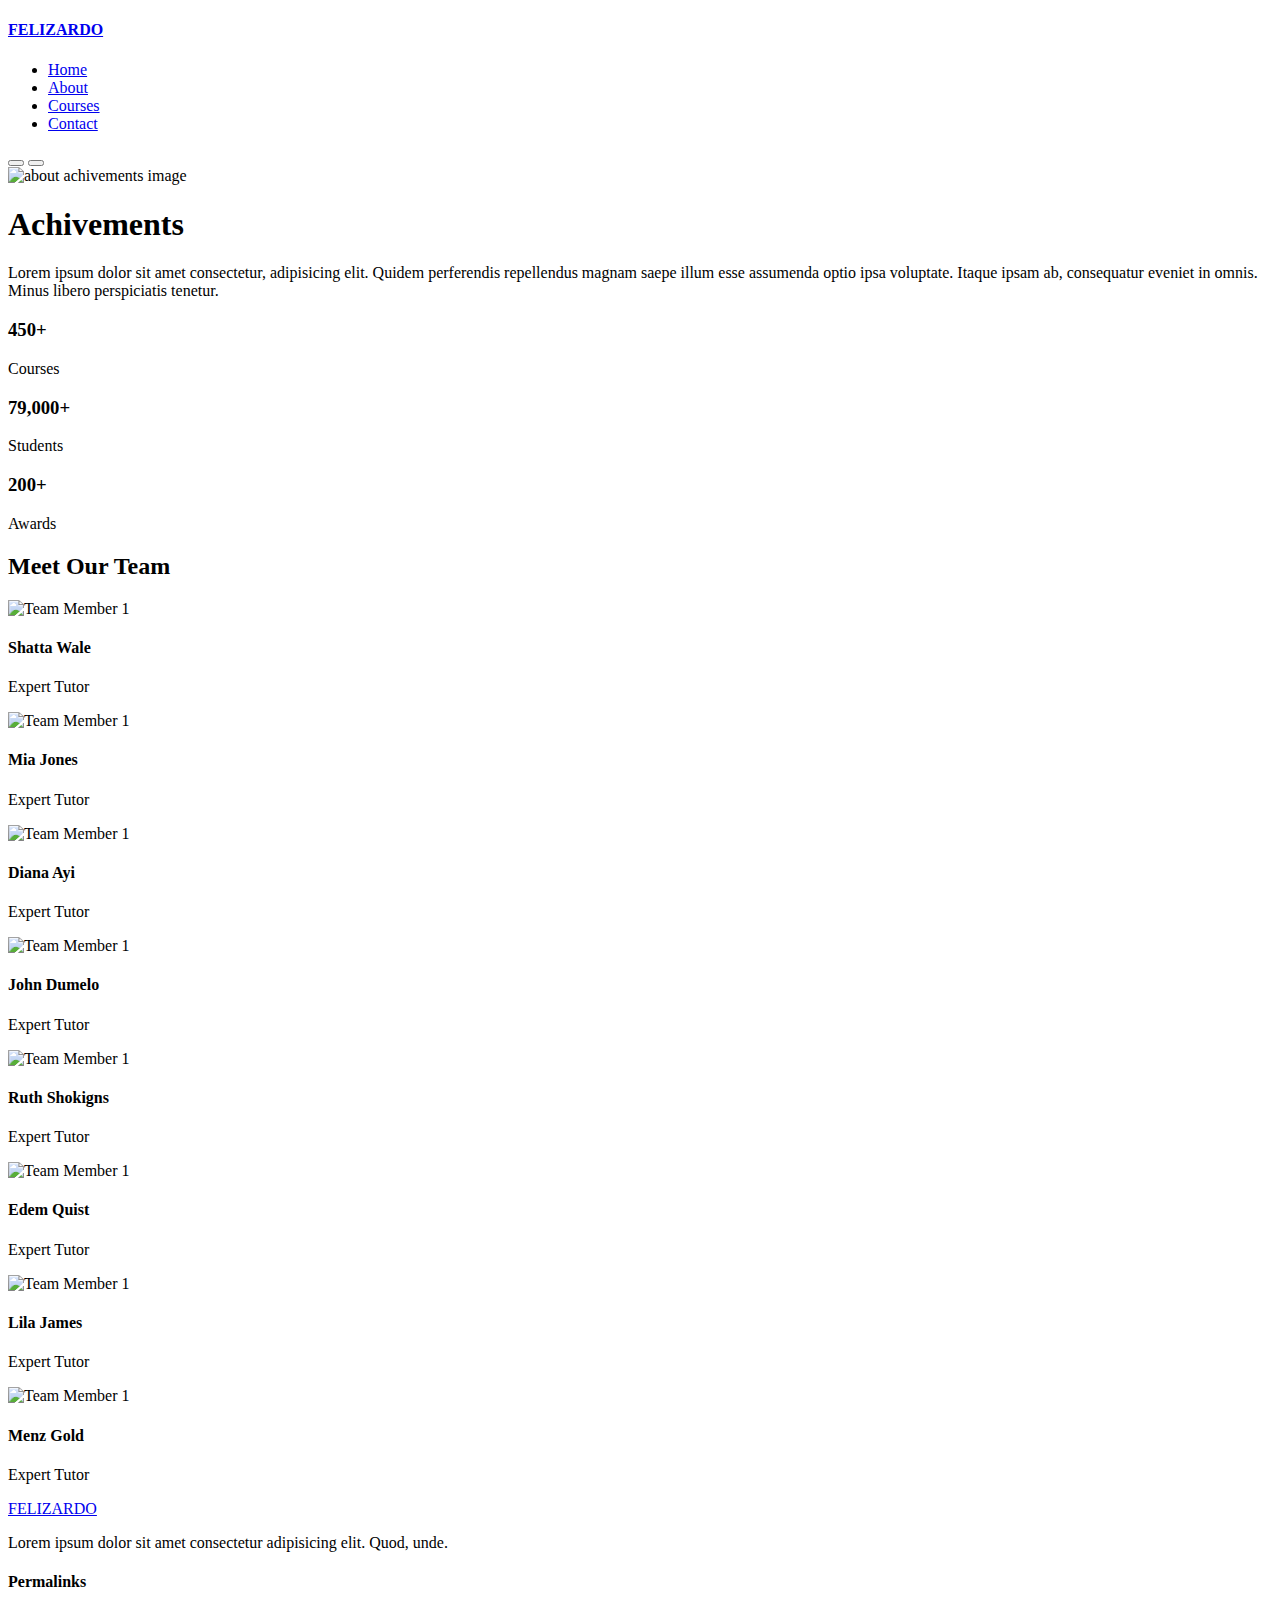
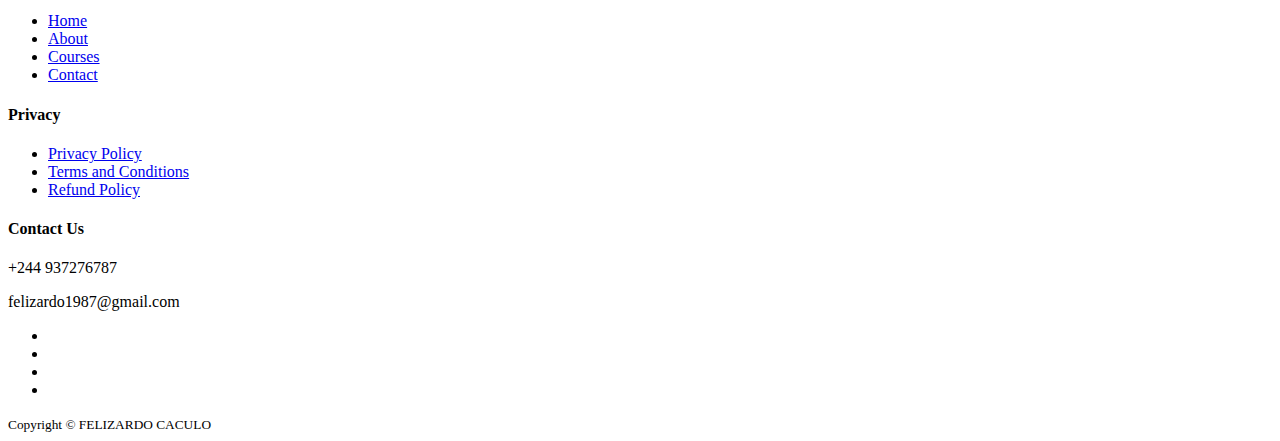
==== pages/about.html @ a869a0e4 "Add new project file structure" ====
<!DOCTYPE html>
<html lang="en">
  <head>
    <meta charset="UTF-8" />
    <meta name="viewport" content="width=device-width, initial-scale=1.0" />
    <title>Responsive Miltipage Educational Website</title>
    <link rel="stylesheet" href="./css/style.css" />
    <link rel="stylesheet" href="./css/about.css" />
    <!-- ICONSCOUT CDN 👇👇👇👇👇👇👇👇👇👇👇👇-->
    <link
      rel="stylesheet"
      href="https://unicons.iconscout.com/release/v4.0.8/css/line.css"
    />
    <!-- SWIPER JS 👇👇👇👇👇👇👇👇👇👇👇👇 -->
    <link
      rel="stylesheet"
      href="https://cdn.jsdelivr.net/npm/swiper@11/swiper-bundle.min.css"
    />
  </head>
  <body>
    <nav>
      <div class="container nav__container">
        <a href="index.html"><h4>FELIZARDO</h4></a>
        <ul class="nav__menu">
          <li><a href="index.html">Home</a></li>
          <li><a href="about.html">About</a></li>
          <li><a href="courses.html">Courses</a></li>
          <li><a href="contact.html">Contact</a></li>
        </ul>
        <button id="open-menu-btn"><i class="uil uil-bars"></i></button>
        <button id="close-menu-btn"><i class="uil uil-multiply"></i></button>
      </div>
    </nav>
    <section class="about__achivements">
      <div class="container about__achivements-container">
        <div class="about__achivements-left">
          <img
            src="./images/about achievements.svg"
            alt="about achivements image"
          />
        </div>
        <div class="about__achivements-right">
          <h1>Achivements</h1>
          <p>
            Lorem ipsum dolor sit amet consectetur, adipisicing elit. Quidem
            perferendis repellendus magnam saepe illum esse assumenda optio ipsa
            voluptate. Itaque ipsam ab, consequatur eveniet in omnis. Minus
            libero perspiciatis tenetur.
          </p>
          <div class="achivements__cards">
            <article class="achivement__card">
              <span class="achivement__icon">
                <i class="uil uil-video"></i>
              </span>
              <h3>450+</h3>
              <p>Courses</p>
            </article>
            <article class="achivement__card">
              <span class="achivement__icon">
                <i class="uil uil-users-alt"></i>
              </span>
              <h3>79,000+</h3>
              <p>Students</p>
            </article>
            <article class="achivement__card">
              <span class="achivement__icon">
                <i class="uil uil-trophy"></i>
              </span>
              <h3>200+</h3>
              <p>Awards</p>
            </article>
          </div>
        </div>
      </div>
    </section>
    <section class="team">
      <h2>Meet Our Team</h2>
      <div class="container team__container">
        <article class="team__member">
          <div class="team__member-image">
            <img src="./images/tm1.jpg" alt="Team Member 1" />
          </div>
          <div class="team__member-info">
            <h4>Shatta Wale</h4>
            <p>Expert Tutor</p>
          </div>
          <div class="team__member-socials">
            <a href="https://instagram.com" target="_blank"
              ><i class="uil uil-instagram-alt"></i
            ></a>
            <a href="https://twitter.com" target="_blank"
              ><i class="uil uil-twitter"></i
            ></a>
            <a href="https://linkedin.com" target="_blank"
              ><i class="uil uil-linkedin-alt"></i
            ></a>
          </div>
        </article>
        <article class="team__member">
          <div class="team__member-image">
            <img src="./images/tm2.jpg" alt="Team Member 1" />
          </div>
          <div class="team__member-info">
            <h4>Mia Jones</h4>
            <p>Expert Tutor</p>
          </div>
          <div class="team__member-socials">
            <a href="https://instagram.com" target="_blank"
              ><i class="uil uil-instagram-alt"></i
            ></a>
            <a href="https://twitter.com" target="_blank"
              ><i class="uil uil-twitter"></i
            ></a>
            <a href="https://linkedin.com" target="_blank"
              ><i class="uil uil-linkedin-alt"></i
            ></a>
          </div>
        </article>
        <article class="team__member">
          <div class="team__member-image">
            <img src="./images/tm3.jpg" alt="Team Member 1" />
          </div>
          <div class="team__member-info">
            <h4>Diana Ayi</h4>
            <p>Expert Tutor</p>
          </div>
          <div class="team__member-socials">
            <a href="https://instagram.com" target="_blank"
              ><i class="uil uil-instagram-alt"></i
            ></a>
            <a href="https://twitter.com" target="_blank"
              ><i class="uil uil-twitter"></i
            ></a>
            <a href="https://linkedin.com" target="_blank"
              ><i class="uil uil-linkedin-alt"></i
            ></a>
          </div>
        </article>
        <article class="team__member">
          <div class="team__member-image">
            <img src="./images/tm4.jpg" alt="Team Member 1" />
          </div>
          <div class="team__member-info">
            <h4>John Dumelo</h4>
            <p>Expert Tutor</p>
          </div>
          <div class="team__member-socials">
            <a href="https://instagram.com" target="_blank"
              ><i class="uil uil-instagram-alt"></i
            ></a>
            <a href="https://twitter.com" target="_blank"
              ><i class="uil uil-twitter"></i
            ></a>
            <a href="https://linkedin.com" target="_blank"
              ><i class="uil uil-linkedin-alt"></i
            ></a>
          </div>
        </article>
        <article class="team__member">
          <div class="team__member-image">
            <img src="./images/tm5.jpg" alt="Team Member 1" />
          </div>
          <div class="team__member-info">
            <h4>Ruth Shokigns</h4>
            <p>Expert Tutor</p>
          </div>
          <div class="team__member-socials">
            <a href="https://instagram.com" target="_blank"
              ><i class="uil uil-instagram-alt"></i
            ></a>
            <a href="https://twitter.com" target="_blank"
              ><i class="uil uil-twitter"></i
            ></a>
            <a href="https://linkedin.com" target="_blank"
              ><i class="uil uil-linkedin-alt"></i
            ></a>
          </div>
        </article>
        <article class="team__member">
          <div class="team__member-image">
            <img src="./images/tm6.jpg" alt="Team Member 1" />
          </div>
          <div class="team__member-info">
            <h4>Edem Quist</h4>
            <p>Expert Tutor</p>
          </div>
          <div class="team__member-socials">
            <a href="https://instagram.com" target="_blank"
              ><i class="uil uil-instagram-alt"></i
            ></a>
            <a href="https://twitter.com" target="_blank"
              ><i class="uil uil-twitter"></i
            ></a>
            <a href="https://linkedin.com" target="_blank"
              ><i class="uil uil-linkedin-alt"></i
            ></a>
          </div>
        </article>
        <article class="team__member">
          <div class="team__member-image">
            <img src="./images/tm7.jpg" alt="Team Member 1" />
          </div>
          <div class="team__member-info">
            <h4>Lila James</h4>
            <p>Expert Tutor</p>
          </div>
          <div class="team__member-socials">
            <a href="https://instagram.com" target="_blank"
              ><i class="uil uil-instagram-alt"></i
            ></a>
            <a href="https://twitter.com" target="_blank"
              ><i class="uil uil-twitter"></i
            ></a>
            <a href="https://linkedin.com" target="_blank"
              ><i class="uil uil-linkedin-alt"></i
            ></a>
          </div>
        </article>
        <article class="team__member">
          <div class="team__member-image">
            <img src="./images/tm8.jpg" alt="Team Member 1" />
          </div>
          <div class="team__member-info">
            <h4>Menz Gold</h4>
            <p>Expert Tutor</p>
          </div>
          <div class="team__member-socials">
            <a href="https://instagram.com" target="_blank"
              ><i class="uil uil-instagram-alt"></i
            ></a>
            <a href="https://twitter.com" target="_blank"
              ><i class="uil uil-twitter"></i
            ></a>
            <a href="https://linkedin.com" target="_blank"
              ><i class="uil uil-linkedin-alt"></i
            ></a>
          </div>
        </article>
      </div>
    </section>
    <footer>
      <div class="container footer__container">
        <div class="footer__1">
          <a href="https://my-portfolio-fc.onrender.com/" class="foofter__logo"
            >FELIZARDO</a
          >
          <p>
            Lorem ipsum dolor sit amet consectetur adipisicing elit. Quod, unde.
          </p>
        </div>
        <div class="footer__2">
          <h4>Permalinks</h4>
          <ul class="permalinks">
            <li><a href="index.html">Home</a></li>
            <li><a href="about.html">About</a></li>
            <li><a href="courses.html">Courses</a></li>
            <li><a href="contact.html">Contact</a></li>
          </ul>
        </div>
        <div class="footer__3">
          <h4>Privacy</h4>
          <ul class="privacy">
            <li><a href="#">Privacy Policy</a></li>
            <li><a href="#">Terms and Conditions</a></li>
            <li><a href="#">Refund Policy</a></li>
          </ul>
        </div>
        <div class="footer__4">
          <h4>Contact Us</h4>
          <div>
            <p>+244 937276787</p>
            <p>felizardo1987@gmail.com</p>
          </div>
          <ul class="footer__socials">
            <li>
              <a href="#"><i class="uil uil-facebook-f"></i></a>
            </li>
            <li>
              <a href="#"><i class="uil uil-instagram-alt"></i></a>
            </li>
            <li>
              <a href="#"><i class="uil uil-twitter"></i></a>
            </li>
            <li>
              <a href="#"><i class="uil uil-linkedin-alt"></i></a>
            </li>
          </ul>
        </div>
      </div>
      <div class="footer__copyright">
        <small>Copyright &copy; FELIZARDO CACULO</small>
      </div>
    </footer>
    <script src="./main.js"></script>
  </body>
</html>
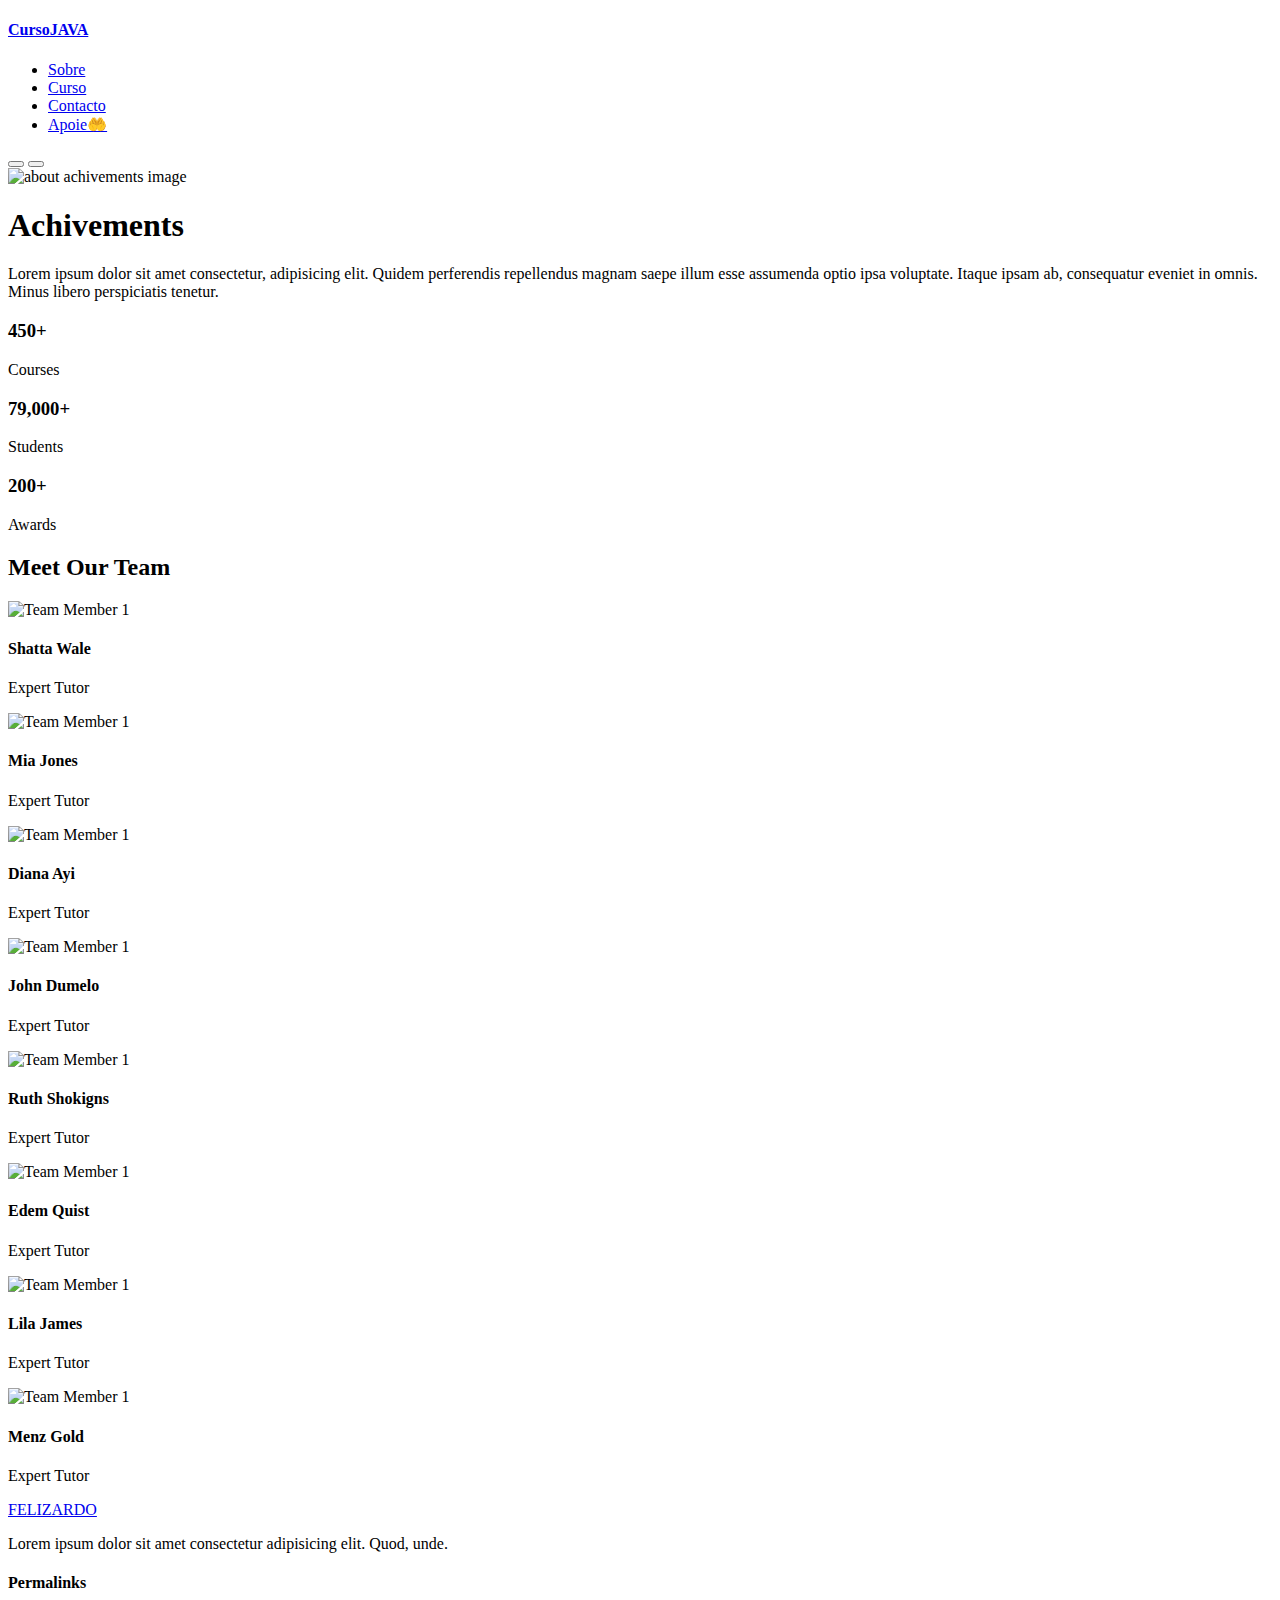
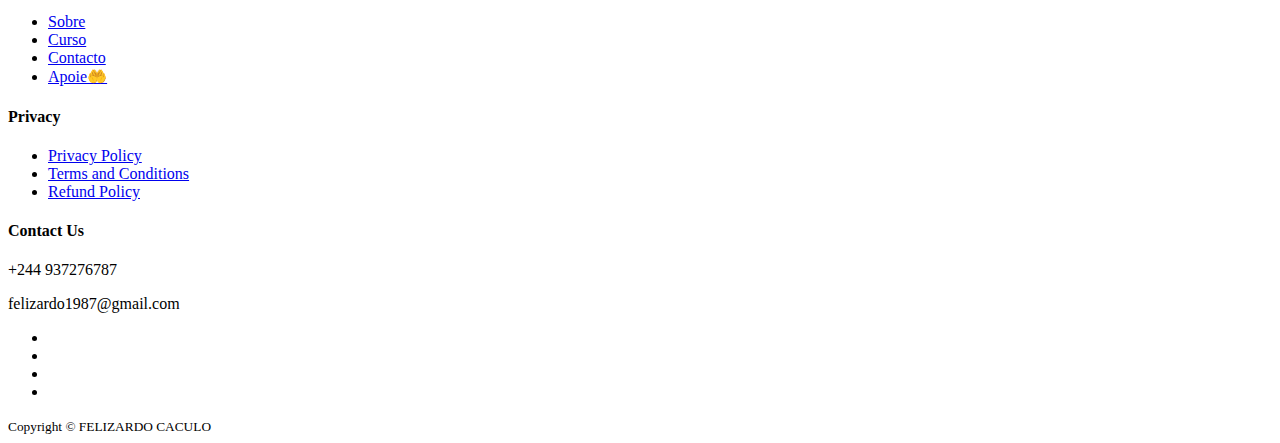
==== commit 8bbdd133: "Add update project file structure" ====
--- a/pages/about.html
+++ b/pages/about.html
@@ -1,11 +1,13 @@
 <!DOCTYPE html>
-<html lang="en">
+<html lang="pt-br">
   <head>
     <meta charset="UTF-8" />
+    <meta name="description" content="Curso de Programação Java" />
     <meta name="viewport" content="width=device-width, initial-scale=1.0" />
-    <title>Responsive Miltipage Educational Website</title>
-    <link rel="stylesheet" href="./css/style.css" />
-    <link rel="stylesheet" href="./css/about.css" />
+    <title>Curso Profissional de Programação em Java - FC</title>
+    <link rel="stylesheet" href="/style.css" />
+    <link rel="shortcut icon" href="favicon.ico" type="image/x-icon" />
+    <link rel="manifest" href="/manifest.json" />
     <!-- ICONSCOUT CDN 👇👇👇👇👇👇👇👇👇👇👇👇-->
     <link
       rel="stylesheet"
@@ -20,12 +22,12 @@
   <body>
     <nav>
       <div class="container nav__container">
-        <a href="index.html"><h4>FELIZARDO</h4></a>
+        <a href="../index.html"><h4>CursoJAVA</h4></a>
         <ul class="nav__menu">
-          <li><a href="index.html">Home</a></li>
-          <li><a href="about.html">About</a></li>
-          <li><a href="courses.html">Courses</a></li>
-          <li><a href="contact.html">Contact</a></li>
+          <li><a href="../pages/about.html">Sobre</a></li>
+          <li><a href="../pages/courses.html">Curso</a></li>
+          <li><a href="../pages/contact.html">Contacto</a></li>
+          <li><a href="#">Apoie🤲</a></li>
         </ul>
         <button id="open-menu-btn"><i class="uil uil-bars"></i></button>
         <button id="close-menu-btn"><i class="uil uil-multiply"></i></button>
@@ -251,10 +253,10 @@
         <div class="footer__2">
           <h4>Permalinks</h4>
           <ul class="permalinks">
-            <li><a href="index.html">Home</a></li>
-            <li><a href="about.html">About</a></li>
-            <li><a href="courses.html">Courses</a></li>
-            <li><a href="contact.html">Contact</a></li>
+            <li><a href="../pages/about.html">Sobre</a></li>
+            <li><a href="../pages/courses.html">Curso</a></li>
+            <li><a href="../pages/contact.html">Contacto</a></li>
+            <li><a href="#">Apoie🤲</a></li>
           </ul>
         </div>
         <div class="footer__3">
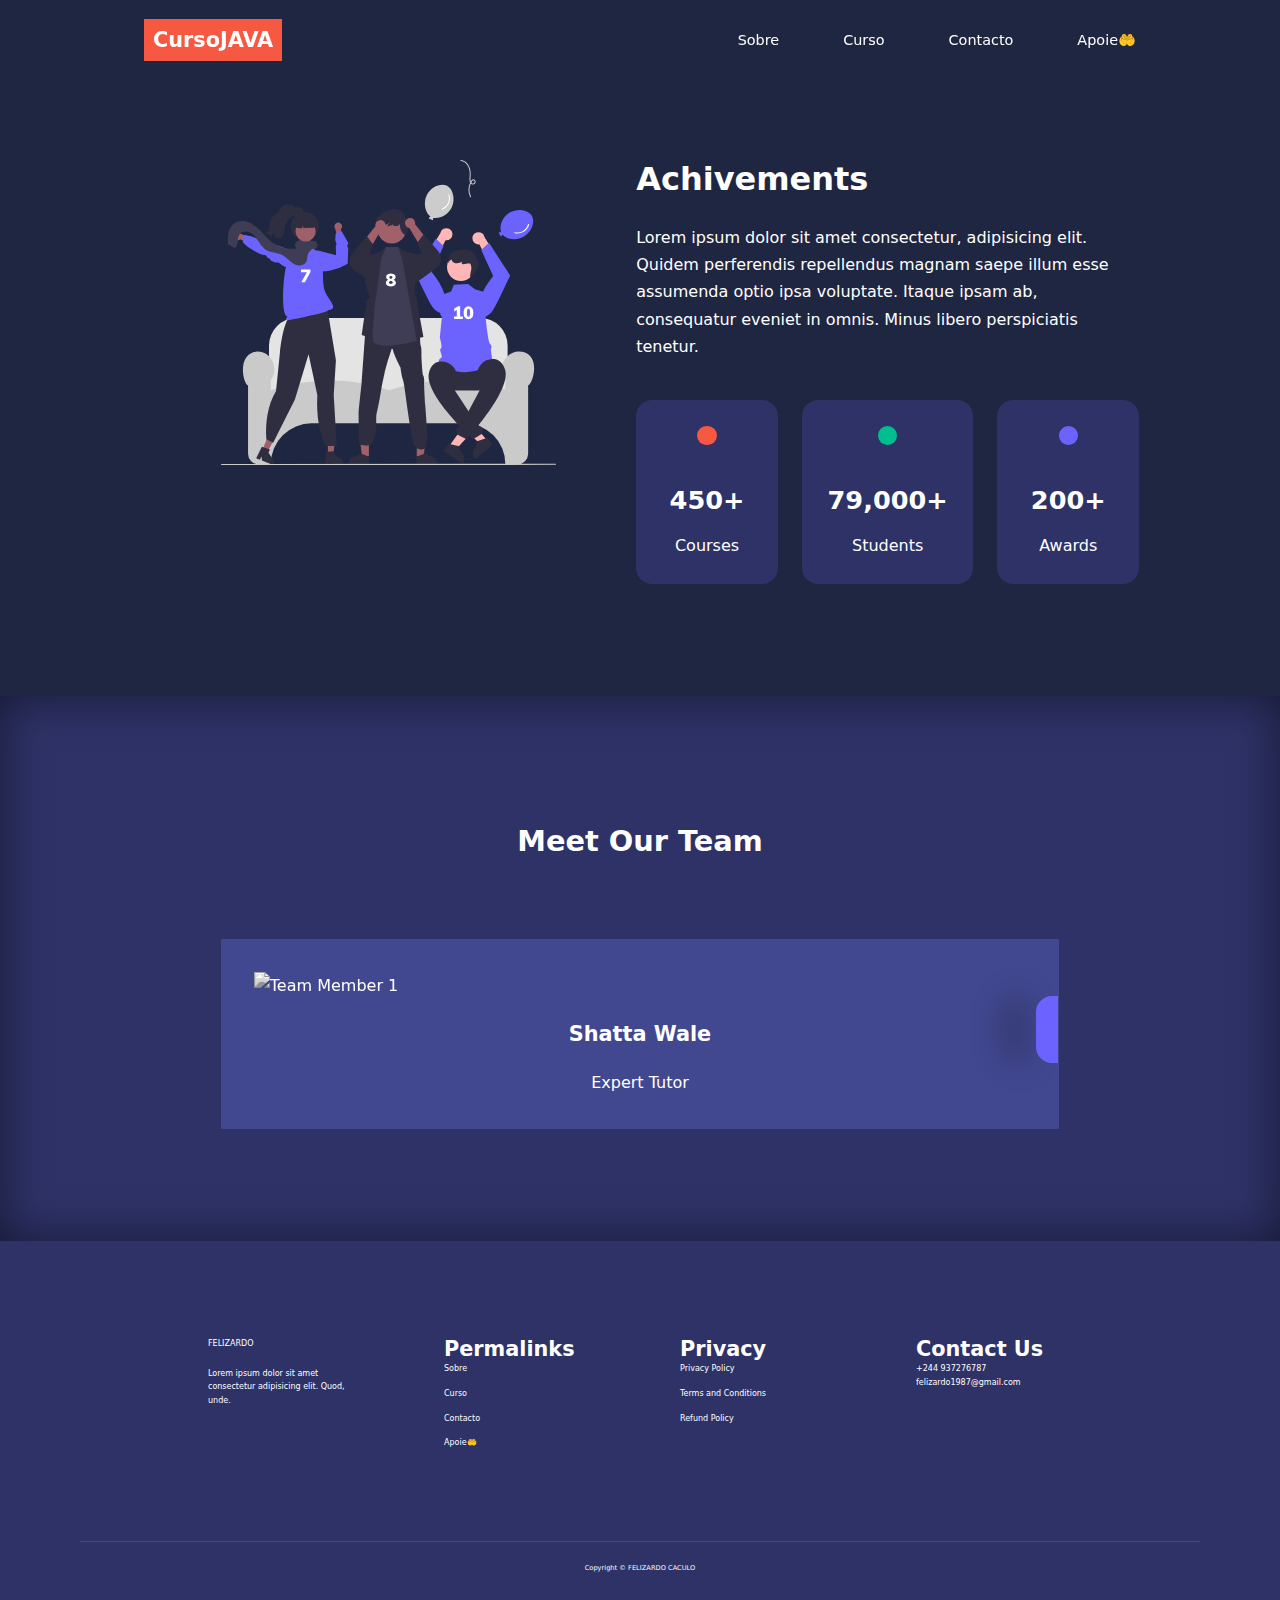
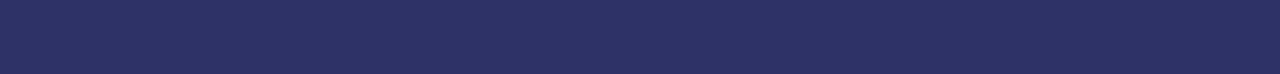
==== commit 578ba683: "finish Home Page content" ====
--- a/pages/about.html
+++ b/pages/about.html
@@ -5,7 +5,8 @@
     <meta name="description" content="Curso de Programação Java" />
     <meta name="viewport" content="width=device-width, initial-scale=1.0" />
     <title>Curso Profissional de Programação em Java - FC</title>
-    <link rel="stylesheet" href="/style.css" />
+    <link rel="stylesheet" href="../css/about.css">
+    <link rel="stylesheet" href="../style.css" />
     <link rel="shortcut icon" href="favicon.ico" type="image/x-icon" />
     <link rel="manifest" href="/manifest.json" />
     <!-- ICONSCOUT CDN 👇👇👇👇👇👇👇👇👇👇👇👇-->
@@ -22,12 +23,12 @@
   <body>
     <nav>
       <div class="container nav__container">
-        <a href="../index.html"><h4>CursoJAVA</h4></a>
+        <a href="../index.html" class="btn-primary btn"><h4>CursoJAVA</h4></a>
         <ul class="nav__menu">
-          <li><a href="../pages/about.html">Sobre</a></li>
-          <li><a href="../pages/courses.html">Curso</a></li>
-          <li><a href="../pages/contact.html">Contacto</a></li>
-          <li><a href="#">Apoie🤲</a></li>
+          <li><a href="../pages/about.html" target="_blank">Sobre</a></li>
+          <li><a href="../pages/courses.html" target="_blank">Curso</a></li>
+          <li><a href="../pages/contact.html" target="_blank">Contacto</a></li>
+          <li><a href="#" target="_blank">Apoie🤲</a></li>
         </ul>
         <button id="open-menu-btn"><i class="uil uil-bars"></i></button>
         <button id="close-menu-btn"><i class="uil uil-multiply"></i></button>
@@ -37,7 +38,7 @@
       <div class="container about__achivements-container">
         <div class="about__achivements-left">
           <img
-            src="./images/about achievements.svg"
+            src="../images/about achievements.svg"
             alt="about achivements image"
           />
         </div>
@@ -98,146 +99,6 @@
             ></a>
           </div>
         </article>
-        <article class="team__member">
-          <div class="team__member-image">
-            <img src="./images/tm2.jpg" alt="Team Member 1" />
-          </div>
-          <div class="team__member-info">
-            <h4>Mia Jones</h4>
-            <p>Expert Tutor</p>
-          </div>
-          <div class="team__member-socials">
-            <a href="https://instagram.com" target="_blank"
-              ><i class="uil uil-instagram-alt"></i
-            ></a>
-            <a href="https://twitter.com" target="_blank"
-              ><i class="uil uil-twitter"></i
-            ></a>
-            <a href="https://linkedin.com" target="_blank"
-              ><i class="uil uil-linkedin-alt"></i
-            ></a>
-          </div>
-        </article>
-        <article class="team__member">
-          <div class="team__member-image">
-            <img src="./images/tm3.jpg" alt="Team Member 1" />
-          </div>
-          <div class="team__member-info">
-            <h4>Diana Ayi</h4>
-            <p>Expert Tutor</p>
-          </div>
-          <div class="team__member-socials">
-            <a href="https://instagram.com" target="_blank"
-              ><i class="uil uil-instagram-alt"></i
-            ></a>
-            <a href="https://twitter.com" target="_blank"
-              ><i class="uil uil-twitter"></i
-            ></a>
-            <a href="https://linkedin.com" target="_blank"
-              ><i class="uil uil-linkedin-alt"></i
-            ></a>
-          </div>
-        </article>
-        <article class="team__member">
-          <div class="team__member-image">
-            <img src="./images/tm4.jpg" alt="Team Member 1" />
-          </div>
-          <div class="team__member-info">
-            <h4>John Dumelo</h4>
-            <p>Expert Tutor</p>
-          </div>
-          <div class="team__member-socials">
-            <a href="https://instagram.com" target="_blank"
-              ><i class="uil uil-instagram-alt"></i
-            ></a>
-            <a href="https://twitter.com" target="_blank"
-              ><i class="uil uil-twitter"></i
-            ></a>
-            <a href="https://linkedin.com" target="_blank"
-              ><i class="uil uil-linkedin-alt"></i
-            ></a>
-          </div>
-        </article>
-        <article class="team__member">
-          <div class="team__member-image">
-            <img src="./images/tm5.jpg" alt="Team Member 1" />
-          </div>
-          <div class="team__member-info">
-            <h4>Ruth Shokigns</h4>
-            <p>Expert Tutor</p>
-          </div>
-          <div class="team__member-socials">
-            <a href="https://instagram.com" target="_blank"
-              ><i class="uil uil-instagram-alt"></i
-            ></a>
-            <a href="https://twitter.com" target="_blank"
-              ><i class="uil uil-twitter"></i
-            ></a>
-            <a href="https://linkedin.com" target="_blank"
-              ><i class="uil uil-linkedin-alt"></i
-            ></a>
-          </div>
-        </article>
-        <article class="team__member">
-          <div class="team__member-image">
-            <img src="./images/tm6.jpg" alt="Team Member 1" />
-          </div>
-          <div class="team__member-info">
-            <h4>Edem Quist</h4>
-            <p>Expert Tutor</p>
-          </div>
-          <div class="team__member-socials">
-            <a href="https://instagram.com" target="_blank"
-              ><i class="uil uil-instagram-alt"></i
-            ></a>
-            <a href="https://twitter.com" target="_blank"
-              ><i class="uil uil-twitter"></i
-            ></a>
-            <a href="https://linkedin.com" target="_blank"
-              ><i class="uil uil-linkedin-alt"></i
-            ></a>
-          </div>
-        </article>
-        <article class="team__member">
-          <div class="team__member-image">
-            <img src="./images/tm7.jpg" alt="Team Member 1" />
-          </div>
-          <div class="team__member-info">
-            <h4>Lila James</h4>
-            <p>Expert Tutor</p>
-          </div>
-          <div class="team__member-socials">
-            <a href="https://instagram.com" target="_blank"
-              ><i class="uil uil-instagram-alt"></i
-            ></a>
-            <a href="https://twitter.com" target="_blank"
-              ><i class="uil uil-twitter"></i
-            ></a>
-            <a href="https://linkedin.com" target="_blank"
-              ><i class="uil uil-linkedin-alt"></i
-            ></a>
-          </div>
-        </article>
-        <article class="team__member">
-          <div class="team__member-image">
-            <img src="./images/tm8.jpg" alt="Team Member 1" />
-          </div>
-          <div class="team__member-info">
-            <h4>Menz Gold</h4>
-            <p>Expert Tutor</p>
-          </div>
-          <div class="team__member-socials">
-            <a href="https://instagram.com" target="_blank"
-              ><i class="uil uil-instagram-alt"></i
-            ></a>
-            <a href="https://twitter.com" target="_blank"
-              ><i class="uil uil-twitter"></i
-            ></a>
-            <a href="https://linkedin.com" target="_blank"
-              ><i class="uil uil-linkedin-alt"></i
-            ></a>
-          </div>
-        </article>
       </div>
     </section>
     <footer>
@@ -253,10 +114,10 @@
         <div class="footer__2">
           <h4>Permalinks</h4>
           <ul class="permalinks">
-            <li><a href="../pages/about.html">Sobre</a></li>
-            <li><a href="../pages/courses.html">Curso</a></li>
-            <li><a href="../pages/contact.html">Contacto</a></li>
-            <li><a href="#">Apoie🤲</a></li>
+            <li><a href="../pages/about.html" target="_blank">Sobre</a></li>
+            <li><a href="../pages/courses.html" target="_blank">Curso</a></li>
+            <li><a href="../pages/contact.html" target="_blank">Contacto</a></li>
+            <li><a href="#" target="_blank">Apoie🤲</a></li>
           </ul>
         </div>
         <div class="footer__3">
@@ -293,6 +154,6 @@
         <small>Copyright &copy; FELIZARDO CACULO</small>
       </div>
     </footer>
-    <script src="./main.js"></script>
+    <script src="../main.js"></script>
   </body>
 </html>
--- a/css/about.css
+++ b/css/about.css
@@ -0,0 +1,143 @@
+/*=============== ACHIVEMENTS ==============*/
+.about__achivements{
+    margin-top: 3rem;
+
+}
+.about__achivements-container{
+    display: grid;
+    grid-template-columns: 40% 60%;
+    gap: 5rem;
+}
+.about__achivements-right > p{
+    margin: 1.6rem 0 2.5rem; 
+}
+.achivements__cards{
+    display: grid;
+    grid-template-columns: repeat(3, 1fr);
+    gap: 1.5rem;
+}
+.achivement__card{
+    background: var(--color-bg1);
+    padding: 1.6rem;
+    border-radius: 1rem;
+    text-align: center;
+    transition: var(--transition);
+}
+.achivement__card:hover{
+    background: var(--color-bg2);
+    box-shadow: 0 3rem rgba(0, 0, 0, 0.3);
+}
+.achivement__icon{
+    background: var(--color-danger);
+    padding: 0.6rem;
+    border-radius: 1rem;
+    display: inline-block;
+    margin-bottom: 2rem;
+    font-size: 2rem;
+}
+.achivement__card:nth-child(2) .achivement__icon{
+    background: var(--color-success);
+}
+.achivement__card:nth-child(3) .achivement__icon{
+    background: var(--color-primary);
+}
+.achivement__card p{
+    margin-top: 1rem;
+}
+/*=============== TEAM SECTION ==============*/
+.team{
+    background: var(--color-bg1);
+    box-shadow: inset 0 0 3rem rgba(0, 0, 0, 0.5);
+}
+.team__container{
+    display: grid;
+    grid-template-columns: 1fr;
+    gap: 2rem;
+    align-items: center;
+}
+.team__member{
+    background: var(--color-bg2);
+    padding: 2rem;
+    border: 1px solid transparent;
+    position: relative;
+}
+.team__member:hover{
+    background: transparent;
+    background-color: var(--color-primary);
+}
+.team__member-image img{
+    filter: saturate(0);
+}
+.team__member-image:hover img{
+    filter: saturate(1);
+}
+.team__member-info *{/*para aplicar as definição a todo conteúdo*/
+    text-align: center;
+    margin-top: 1.4rem;
+}
+.team__member-info p{
+    color: var(--color-light);
+}
+.team__member-socials{
+    position: absolute;
+    top: 30%;
+    transform: translateY(-50);
+    right: 0;
+    display: flex;
+    flex-direction: column;
+    background: var(--color-primary);
+    border-radius: 1rem 0 0 1rem;
+    box-shadow: -2rem 0 2rem rgba(0, 0, 0, 0.3);
+}
+.team__member-socials a{
+    padding: .7rem;
+}
+/*===================== MEDIA QUERIES (TABLETS) Styles ====================*/
+@media screen and (max-width: 1024px){
+    .about__achivements{
+        margin-top: 2rem;
+    }
+    .about__achivements-container{
+        grid-template-columns: 1fr;
+        gap: 4rem;
+    }
+    .about__achivements-left{
+        width: 80%;
+        margin: 0 auto;
+    }
+    .team__container{
+        grid-template-columns: repeat(3, 1fr);
+        gap: 1rem;
+    }
+    .team__member{
+        padding: 1rem;
+    }
+}
+/*===================== MEDIA QUERIES (SMARTPHONE) Styles ====================*/
+@media screen and (max-width: 600px){
+    .about__achivements{
+        display: grid;
+        grid-template-columns: 1fr;
+        padding: 2rem;
+        margin: 0 auto;
+
+    }
+    .achivements__cards{
+        grid-template-columns: 1fr;
+    }
+    .team{
+        padding: 2rem;
+    }
+    .team__container{
+        grid-template-columns: 1fr;
+        gap: 1rem;
+        width: 100%;
+    }
+    .team__member{
+        padding: 0;
+        width: 100%;
+    }
+    .team__member p{
+        margin-bottom: 1.5rem;
+    }
+}--- a/style.css
+++ b/style.css
@@ -0,0 +1,509 @@
+/*========== General Styles ============*/
+* {
+  margin: 0;
+  padding: 0;
+  border: 0;
+  outline: 0;
+  text-decoration: none;
+  list-style: none;
+  box-sizing: border-box;
+}
+:root {
+  --color-primary: #6c63ff;
+  --color-success: #00bf8e;
+  --color-warning: #f7c94b;
+  --color-danger: #f75842;
+  --color-danger-variant: rgba(247, 88, 66, 0.4);
+  --color-white: #fff;
+  --color-ligth: rgba(255, 255, 255, 0.7);
+  --color-black: #000;
+  --color-bg: #1f2641;
+  --color-bg1: #2e3267;
+  --color-bg2: #424890;
+
+  --container-width-lg: 80%;
+  --container-width-md: 95%;
+  --container-width-sm: 98%;
+
+  --transition: all 400ms ease;
+}
+body {
+  font-family: system-ui, -apple-system, BlinkMacSystemFont, "Segoe UI", Roboto,
+    Oxygen, Ubuntu, Cantarell, "Open Sans", "Helvetica Neue", sans-serif;
+  line-height: 1.7;
+  color: var(--color-white);
+  background: var(--color-bg);
+}
+.container {
+  width: var(--container-width-lg);
+  margin: auto;
+  padding: 1rem;
+}
+section {
+  padding: 6rem;
+}
+section h2 {
+  text-align: center;
+  margin-bottom: 4rem;
+}
+h1,
+h2,
+h3,
+h4,
+h5 {
+  line-height: 1.2;
+}
+h1 {
+  font-size: 2rem;
+}
+h2 {
+  font-size: 1.8rem;
+  margin-top: 2rem;
+  text-align: center;
+}
+h3 {
+  font-size: 1.6rem;
+}
+h4 {
+  font-size: 1.3rem;
+}
+a {
+  color: var(--color-white);
+}
+img {
+  width: 100%;
+  display: block;
+  object-fit: cover;
+}
+.btn {
+  display: inline-block;
+  background: var(--color-white);
+  color: var(--color-black);
+  padding: 0.5rem 0.5rem;
+  border: 1px solid transparent;
+  font-weight: 500;
+  transition: var(--transition);
+}
+.btn:hover {
+  background: transparent;
+  color: var(--color-white);
+  border-color: var(--color-white);
+}
+.btn-primary {
+  background: var(--color-danger);
+  color: var(--color-white);
+}
+/*========== NAVBAR Styles ============*/
+nav {
+  background: transparent;
+  width: 100vw;
+  height: 5rem;
+  position: fixed;
+  top: 0;
+  z-index: 11;
+}
+/*Change navbar on scroll using JavaScript*/
+.window-scroll {
+  background: var(--color-primary);
+  /*👇 👇👇0=>x side, 1rem=> y side 2rem for the blur. rgba=>0.5 50% of transparency 👇👇👇*/
+  box-shadow: 0 1rem 2rem rgba(0, 0, 0, 0.3);
+}
+.nav__container {
+  height: 100%;
+  display: flex;
+  justify-content: space-between;
+  align-items: center;
+}
+nav button {
+  display: none; /*To hide the buttons on large devises*/
+}
+.nav__menu {
+  display: flex;
+  align-items: center;
+  gap: 4rem;
+}
+.nav__menu a {
+  font-size: 0.9rem;
+  transition: var(--transition);
+}
+.nav__menu a:hover {
+  color: var(--color-bg2);
+}
+/*========== HEADER SECTION Styles ============*/
+header {
+  position: relative;
+  top: 5rem; /*to start after navbar*/
+  overflow: hidden;
+  height: fit -90px;;
+  margin-bottom: 5rem;
+}
+.header__container {
+  display: grid;
+  grid-template-columns: 1fr 1fr; /*To devide in 2 equal parts*/
+  align-items: center;
+  gap: 5rem;
+  height: 100%; /*To center the items in the height of the section*/
+  padding-bottom: 2rem;
+}
+.header__left p {
+  margin: 1rem 0 1.4rem; /*1.2=>Top 0=>Left/right 2=>Bottom*/
+}
+/*========== CATEGORIES SECTION Styles ============*/
+.categories {
+  background: var(--color-bg1);
+  height: 32rem;
+  padding: 1rem;
+  height: 100vh;
+}
+.categories h1 {
+  line-height: 1;
+  margin-bottom: 3rem;
+}
+.categories__container {
+  display: grid;
+  grid-template-columns: 40% 60%; /*Divided in 2 blocks as shown in values percentage*/
+  padding: 1rem;
+  margin-top: 2rem;
+}
+.categories__left {
+  margin-right: 4rem;
+}
+.categories__left p {
+  margin: 1rem 0 3rem;
+}
+.categories__right {
+  display: grid;
+  grid-template-columns: repeat(3, 1fr);
+  gap: 1.2rem;
+}
+.category {
+  background: var(--color-bg2);
+  padding: 0.9rem;
+  border-radius: 2rem;
+  transition: var(--transition);
+}
+.category:hover {
+  /*👇 👇👇0=>x side, 3rem=> y side 3rem for the blur. rgba=>0.5 30% of transparency 👇👇👇*/
+  box-shadow: 0 3rem 3rem rgba(0, 0, 0, 0.3);
+  z-index: 1;
+}
+.category:nth-child(2) .category__icon {
+  background: var(--color-danger);
+}
+.category:nth-child(3) .category__icon {
+  background: var(--color-success);
+}
+.category:nth-child(4) .category__icon {
+  background: var(--color-warning);
+}
+.category:nth-child(5) .category__icon {
+  background: var(--color-success);
+}
+.category__icon {
+  background: var(--color-primary);
+  padding: 0.7rem;
+  border-radius: 0.9rem;
+}
+.category h5 {
+  margin: 2rem 0 1rem; /*1.2=>Top 0=>Left/right 2=>Bottom*/
+}
+.category p {
+  font-size: 0.85rem;
+}
+/*========== COURSES SECTION Styles ============*/
+.courses {
+  margin-top: 1rem;
+}
+.courses__container {
+  display: grid;
+  grid-template-columns: 1fr;
+  align-items: center;
+}
+.course {
+  background: var(--color-bg1);
+  text-align: center;
+  transition: var(--transition);
+}
+.course:hover {
+  background: transparent;
+  border-color: var(--color-primary);
+}
+.course__info {
+  padding: 0.9rem;
+  background: var(--color-bg);
+}
+.course__info p {
+  margin: 1.2rem 0 2rem; /*1.2=>Top 0=>Left/right 2=>Bottom*/
+  font-size: 0.9rem;
+}
+
+/*========== TESTIMONIAL SECTION Styles ============*/
+.testimonials__container {
+  overflow-y: hidden;
+  position: relative;
+  margin-bottom: 5rem;
+}
+.testimonial {
+  padding-top: 2rem;
+}
+.avatar {
+  width: 6rem;
+  height: 6rem;
+  border-radius: 50%;
+  overflow: hidden;
+  margin: 0 auto 1rem;
+  border: 1rem solid var(--color-bg1);
+}
+.testimonial__info {
+  text-align: center;
+}
+.testimonial__body {
+  background: var(--color-primary);
+  padding: 2rem;
+  margin-top: 3rem;
+  position: relative;
+}
+.testimonial__body::before {
+  /*👇 👇👇 content to create the piramid effect on top of the box 👇👇👇*/
+  content: "";
+  display: block;
+  background: linear-gradient(
+    135deg,
+    transparent,
+    var(--color-primary),
+    var(--color-primary),
+    var(--color-primary)
+  );
+  width: 3rem;
+  height: 3rem;
+  position: absolute;
+  left: 50%;
+  top: -1.5rem;
+  transform: rotate(45deg);
+}
+/*========== FOOTER SECTION Styles ============*/
+footer {
+  background: var(--color-bg1);
+  padding: 5rem;
+  font-size: 0.5rem;
+}
+footer ul li {
+  margin-bottom: 0.7rem;
+}
+footer ul li a:hover {
+  text-decoration: underline;
+}
+.footer__container {
+  display: grid;
+  grid-template-columns: repeat(4, 1fr);
+  gap: 5rem;
+}
+.footer__1 p {
+  margin: 1rem 0 2rem;
+}
+.footer__socials {
+  display: flex;
+  gap: 1.2rem;
+  margin-top: 2rem;
+}
+.footer__copyright {
+  text-align: center;
+  margin-top: 4rem;
+  padding: 1.2rem;
+  border-top: 1px solid var(--color-bg2);
+}
+/*===================== MEDIA QUERIES (TABLETS) Styles ====================*/
+@media screen and (max-width: 1024px) {
+  /*========== General Styles ============*/
+  .container {
+    width: var(--container-width-md);
+  }
+  h1 {
+    font-size: 2rem;
+  }
+  h2 {
+    font-size: 1.7rem;
+  }
+  h3 {
+    font-size: 1.4rem;
+  }
+  h4 {
+    font-size: 1.2rem;
+  }
+  /*========== NAVBAR Styles ============*/
+  nav button {
+    display: inline-block;
+    background: transparent;
+    font-size: 1.8rem;
+    color: var(--color-white);
+    cursor: pointer;
+  }
+  nav button#close-menu-btn {
+    display: none; /*To hyde the close btn*/
+  }
+  .nav__menu {
+    position: fixed;
+    top: 5rem;
+    right: 5%;
+    height: fit-content;
+    width: 18rem;
+    flex-direction: column;
+    gap: 0;
+    display: none;
+  }
+  .nav__menu li {
+    width: 100%;
+    height: 5.8rem;
+    animation: animateNavItems 400ms linear forwards; /*Calling the animation bellow*/
+    transform-origin: top right; /*To start the animation from the side indicated*/
+  }
+  /*Creating animation delay of milisecondsfor list items*/
+  .nav__menu li:nth-child(1) {
+    animation-delay: 200ms;
+  }
+  .nav__menu li:nth-child(2) {
+    animation-delay: 400ms;
+  }
+  .nav__menu li:nth-child(3) {
+    animation-delay: 600ms;
+  }
+  .nav__menu li:nth-child(4) {
+    animation-delay: 800ms;
+  }
+  @keyframes animateNavItems {
+    /*Creating animations for navbar*/
+    0% {
+      transform: rotateZ(-90deg) rotateX(90deg) scale(0.1);
+    }
+    100% {
+      transform: rotateZ(0) rotateZ(0) scale(1);
+      opacity: 1;
+    }
+  }
+  .nav__menu li a {
+    background: var(--color-primary);
+    box-shadow: -4rem 6rem 10rem rgba(0, 0, 0, 0.6);
+    width: 100%;
+    height: 100%;
+    display: grid;
+    place-items: center;
+  }
+  .nav__menu li a:hover {
+    background: var(--color-bg2);
+    color: var(--color-white);
+  }
+  /*========== HEADER SECTION Styles ============*/
+  header {
+    height: 70vh;
+    margin-bottom: 4rem;
+  }
+  .header__container {
+    gap: 1rem;
+    padding-bottom: 3rem;
+  }
+  /*========== CATEGORIES SECTION Styles ============*/
+  .categories {
+    height: auto;
+  }
+  .categories__container {
+    grid-template-columns: 1fr;
+    gap: 3rem;
+  }
+  .categories__left {
+    margin-right: 0;
+  }
+  /*========== POPULAR COURSES SECTION Styles ============*/
+  .courses {
+    margin-top: 0;
+  }
+  /*========== FAQs SECTION Styles ============*/
+  .faqs__container {
+    grid-template-columns: 1fr;
+  }
+  .faq {
+    padding: 1.5rem;
+  }
+  /*========== FOOTER SECTION Styles ============*/
+  .footer__container {
+    grid-template-columns: 1fr 1fr;
+  }
+}
+/*========== MEDIA QUERIES (SMARTPHONES) Styles ============*/
+@media screen and (max-width: 720px) {
+  .container {
+    width: var(--container-width-sm);
+  }
+  /*========== NAVBAR Styles ============*/
+  .nav__menu {
+    right: 3%;
+  }
+  /*========== HEADER SECTION Styles ============*/
+  header {
+    height: fit-content;
+  }
+  .header__container {
+    grid-template-columns: 1fr;
+    text-align: center;
+    margin-top: 0;
+  }
+  .header__left p {
+    margin-bottom: 1.3rem;
+  }
+  /*========== CATEGORIES SECTION Styles ============*/
+  .categories__container {
+    grid-template-columns: 1fr;
+    gap: 3rem;
+    width: 100%;
+    margin: 0 auto;
+  }
+  .categories__right {
+    grid-template-columns: 1fr 1fr;
+    gap: 0.7rem;
+    width: 100%;
+    margin: 0 auto;
+  }
+  .category {
+    padding: 1rem;
+    border-radius: 1rem;
+  }
+  .category__icon {
+    margin-top: 4px;
+    display: inline-block;
+  }
+  /*========== POPULAR COURSES SECTION Styles ============*/
+  .courses__container {
+    grid-template-columns: 1fr;
+    width: 100%;
+    margin: 0 auto;
+  }
+  /*========== TESTIMONIAL SECTION Styles ============*/
+  .testimonial__body {
+    padding: 1.2rem;
+  }
+  /*========== FOOTER SECTION Styles ============*/
+  .footer__container {
+    grid-template-columns: 1fr;
+    text-align: center;
+    gap: 2rem;
+  }
+  .footer__1 p {
+    margin: 1rem;
+  }
+  .footer__socials {
+    justify-content: center;
+  }
+}
+/*========== MEDIA QUERIES (SMARTPHONES) Styles ============*/
+@media screen and (max-width: 600px) {
+  .categories__right {
+    grid-template-columns: 1fr;
+    gap: 1.5rem;
+    width: 100%;
+  }
+  .courses {
+    padding: 1rem;
+  }
+  .faqs {
+    padding: 1rem;
+  }
+}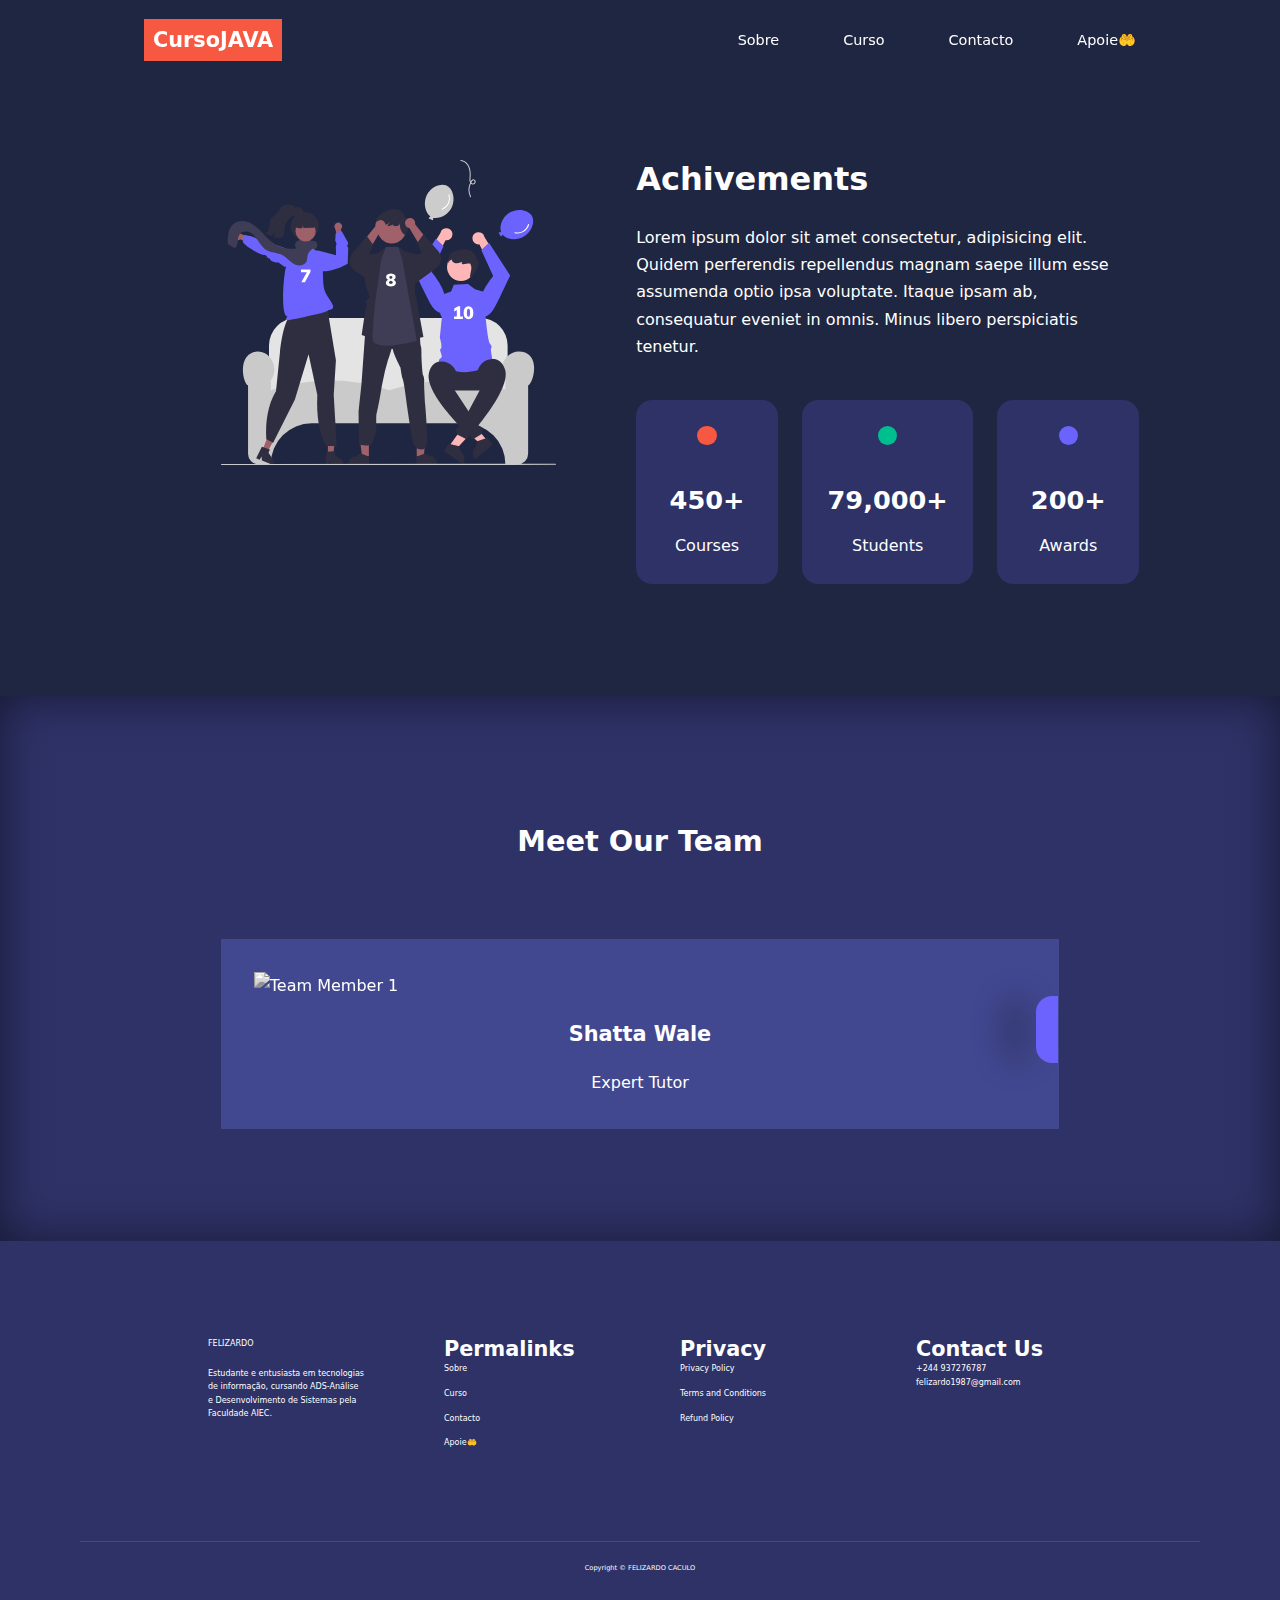
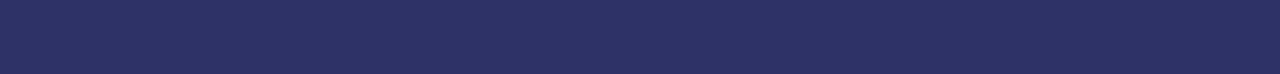
==== commit 141f7eba: "finish Home Page content" ====
--- a/pages/about.html
+++ b/pages/about.html
@@ -108,7 +108,7 @@
             >FELIZARDO</a
           >
           <p>
-            Lorem ipsum dolor sit amet consectetur adipisicing elit. Quod, unde.
+            Estudante e entusiasta em tecnologias de informação, cursando ADS-Análise e Desenvolvimento de Sistemas pela Faculdade AIEC.
           </p>
         </div>
         <div class="footer__2">
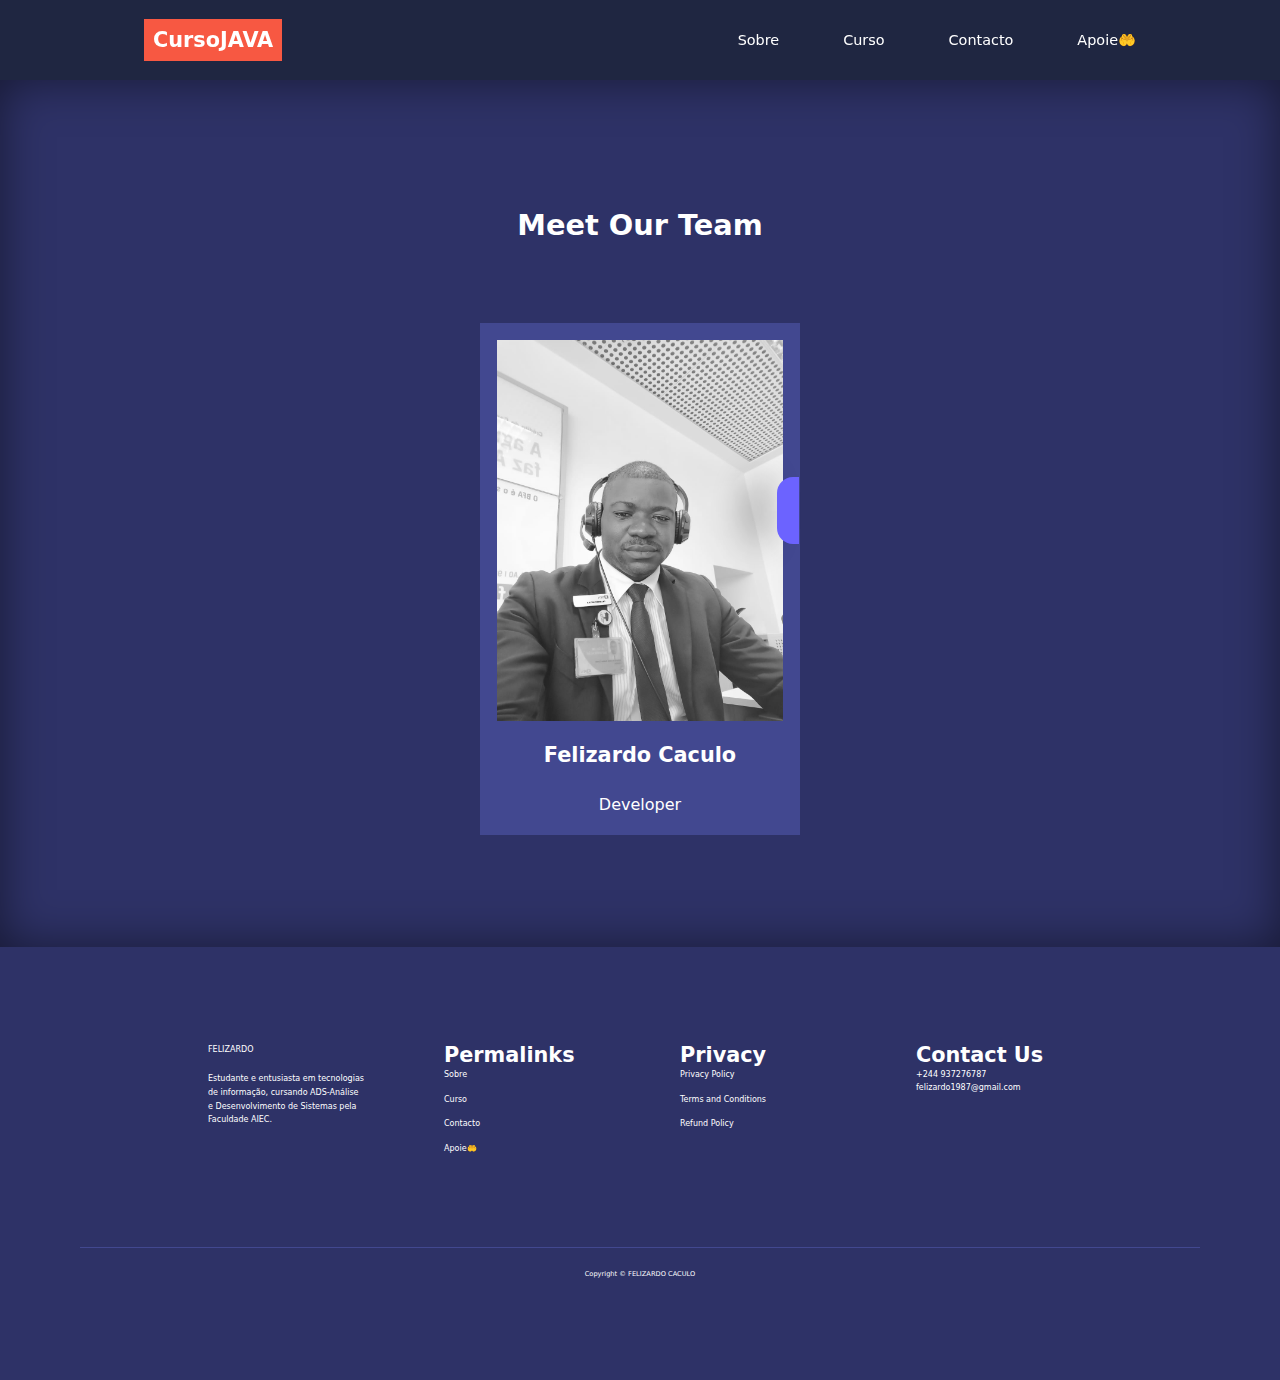
==== commit debd636f: "finish about Page content" ====
--- a/pages/about.html
+++ b/pages/about.html
@@ -34,7 +34,8 @@
         <button id="close-menu-btn"><i class="uil uil-multiply"></i></button>
       </div>
     </nav>
-    <section class="about__achivements">
+    <!--
+          <section class="about__achivements">
       <div class="container about__achivements-container">
         <div class="about__achivements-left">
           <img
@@ -76,16 +77,17 @@
         </div>
       </div>
     </section>
+    -->
     <section class="team">
       <h2>Meet Our Team</h2>
       <div class="container team__container">
         <article class="team__member">
           <div class="team__member-image">
-            <img src="./images/tm1.jpg" alt="Team Member 1" />
+            <img src="../images/Avatar1.jpg" alt="Team Member 1" />
           </div>
           <div class="team__member-info">
-            <h4>Shatta Wale</h4>
-            <p>Expert Tutor</p>
+            <h4>Felizardo Caculo</h4>
+            <p>Developer</p>
           </div>
           <div class="team__member-socials">
             <a href="https://instagram.com" target="_blank"
--- a/css/about.css
+++ b/css/about.css
@@ -48,6 +48,7 @@
 .team{
     background: var(--color-bg1);
     box-shadow: inset 0 0 3rem rgba(0, 0, 0, 0.5);
+    margin-top: 5rem;
 }
 .team__container{
     display: grid;
@@ -57,9 +58,11 @@
 }
 .team__member{
     background: var(--color-bg2);
-    padding: 2rem;
+    padding: 1rem;
     border: 1px solid transparent;
     position: relative;
+    width: 20rem;
+    margin: 0 auto;
 }
 .team__member:hover{
     background: transparent;
@@ -67,6 +70,7 @@
 }
 .team__member-image img{
     filter: saturate(0);
+    object-fit: contain;
 }
 .team__member-image:hover img{
     filter: saturate(1);
@@ -106,7 +110,7 @@
         margin: 0 auto;
     }
     .team__container{
-        grid-template-columns: repeat(3, 1fr);
+        grid-template-columns:1fr;
         gap: 1rem;
     }
     .team__member{
@@ -126,16 +130,20 @@
         grid-template-columns: 1fr;
     }
     .team{
-        padding: 2rem;
+        padding: 1rem;
+        width: 100%;
+        display: grid;
+        grid-template-columns: 1fr;
     }
     .team__container{
         grid-template-columns: 1fr;
         gap: 1rem;
         width: 100%;
+        overflow-x: auto;
+        padding: 1rem;
     }
     .team__member{
         padding: 0;
-        width: 100%;
     }
     .team__member p{
         margin-bottom: 1.5rem;
--- a/style.css
+++ b/style.css
@@ -23,7 +23,7 @@
 
   --container-width-lg: 80%;
   --container-width-md: 95%;
-  --container-width-sm: 98%;
+  --container-width-sm: 100%;
 
   --transition: all 400ms ease;
 }
@@ -432,6 +432,7 @@
 @media screen and (max-width: 720px) {
   .container {
     width: var(--container-width-sm);
+    overflow:hidden;
   }
   /*========== NAVBAR Styles ============*/
   .nav__menu {
@@ -495,6 +496,12 @@
 }
 /*========== MEDIA QUERIES (SMARTPHONES) Styles ============*/
 @media screen and (max-width: 600px) {
+  .container {
+    width: var(--container-width-sm);
+    margin: auto;
+    padding: 1rem;
+    overflow-x: hidden;
+  }
   .categories__right {
     grid-template-columns: 1fr;
     gap: 1.5rem;
@@ -506,4 +513,13 @@
   .faqs {
     padding: 1rem;
   }
+  footer {
+    padding: 1rem;
+  }
+  .footer__container {
+    grid-template-columns: 1fr;
+    text-align: center;
+    gap: 2rem;
+    width: 100%;
+  }
 }